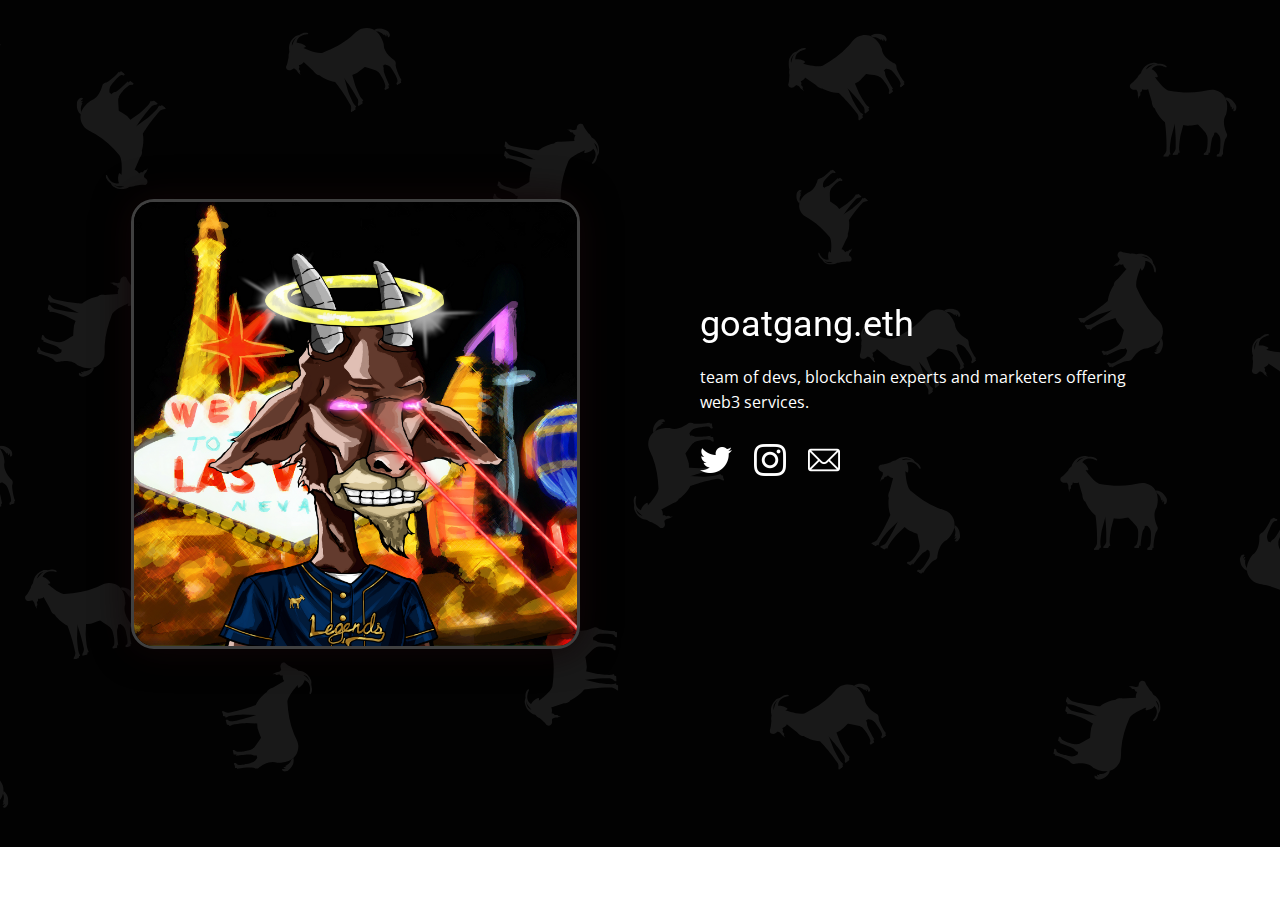
==== Herd.html @ 653a798e "Add files via upload" ====
<!DOCTYPE html>
<html style="font-size: 16px;" lang="en"><head>
    <meta name="viewport" content="width=device-width, initial-scale=1.0">
    <meta charset="utf-8">
    <meta name="keywords" content="developers, goat, blockchain, crypto, expert, legal, web3, services, marketing, consultation, ethereum, nft, goat society, society, goatd, goated, goat leaders, team, web2, seo, trader, trading, memecoin, exchange, launch, coin launch, web, design, webdesign, twitter, instagram, fanbase, homepage">
    <meta name="description" content="team of devs, blockchain experts and marketers offering web3 service​s.">
    <meta name="page_type" content="np-template-header-footer-from-plugin">
    <title>goatgang.eth</title>
    <link rel="stylesheet" href="goatgang.css" media="screen">
<link rel="stylesheet" href="Herd.css" media="screen">
    <script class="u-script" type="text/javascript" src="jquery.js" defer=""></script>
    <script class="u-script" type="text/javascript" src="goatgang.js" defer=""></script>
    <meta name="generator" content="Goat Generator">
    <meta property="og:title" content="goatgang.eth">
    <meta property="og:description" content="team of devs, blockchain experts and marketers offering web3 service​s.">
    <meta property="og:image" content="https://goatbeing.dev/images/Untitleddesign1.png">
    <meta property="og:url" content="https://goatbeing.dev">
	<link rel="icon" href="images/favicon.ico">
    <link rel="shortcut icon" href="/favicon.ico">
    <link rel="icon" href="images/favicon.png">
    <link id="u-theme-google-font" rel="stylesheet" href="https://fonts.googleapis.com/css?family=Roboto:100,100i,300,300i,400,400i,500,500i,700,700i,900,900i|Open+Sans:300,300i,400,400i,500,500i,600,600i,700,700i,800,800i">
    
    
    <script type="application/ld+json">{
		"@context": "http://schema.org",
		"@type": "Organization",
		"name": "goatgang.eth",
        "url": "https://goatbeing.dev",
		"logo": "https://goatbeing.dev/images/favicon.ico"
}</script>
    <meta name="theme-color" content="#172635">
    <link rel="canonical" href="https://goatbeing.dev">
    <meta name="twitter:card" content="summary_large_image">
    <meta name="twitter:site" content="@GOATBeing">
    <meta name="twitter:title" content="goatgang.eth">
    <meta name="twitter:description" content="Team of GOATs">
    <meta name="twitter:image" content="https://i.ibb.co/Q6BNWT6/twittercard.png">
    <meta property="og:type" content="website">
  <script async="" src="https://www.googletagmanager.com/gtag/js?id=G-YMZG2W1E2V"></script>
<script>
  window.dataLayer = window.dataLayer || [];
  function gtag(){dataLayer.push(arguments);}
  gtag('js', new Date());

  gtag('config', 'G-YMZG2W1E2V');
</script>
  </head>
  <body data-home-page="Herd.html" data-home-page-title="Herd" class="u-body u-xl-mode">
    <!-- Google Tag Manager (noscript) -->
    <noscript><iframe src="https://www.googletagmanager.com/ns.html?id=G-YMZG2W1E2V" height="0" width="0" style="display:none;visibility:hidden"></iframe></noscript>
<!-- End Google Tag Manager (noscript) -->
	<section class="u-clearfix u-image u-shading u-uploaded-video u-section-1" id="sec-d7a1" data-image-width="1920" data-image-height="1080">
      <div class="u-clearfix u-sheet u-valign-middle-lg u-valign-middle-xs u-sheet-1">
        <div class="u-clearfix u-expanded-width u-gutter-0 u-layout-wrap u-layout-wrap-1">
          <div class="u-layout">
            <div class="u-layout-row">
              <div class="u-align-left-lg u-align-left-md u-align-left-sm u-align-left-xs u-container-style u-layout-cell u-left-cell u-size-30 u-layout-cell-1">
                <div class="u-container-layout u-valign-middle-lg u-valign-middle-md u-valign-middle-xl u-container-layout-1">
                  <img class="u-border-grey-75 u-hover-feature u-image u-image-round u-radius-23 u-image-1" src="images/GoatLeader.png" alt="" data-image-width="1600" data-image-height="1600" data-href="https://opensea.io/assets/0x2f14f1b6c350c41801b2b7ba9445670d7e2ffc70/6843" data-target="_blank">
                </div>
              </div>
              <div class="u-align-left u-container-style u-layout-cell u-right-cell u-size-30 u-layout-cell-2">
                <div class="u-container-layout u-valign-bottom-xs u-container-layout-2">
                  <h2 class="u-text u-text-body-alt-color u-text-default u-text-1" data-animation-name="flash" data-animation-duration="1000" data-animation-direction="">goatgang.eth<br>
                  </h2>
                  <p class="u-text u-text-body-alt-color u-text-2">team of devs, blockchain experts and marketers offering web3 service<span style="font-size: 0.875rem;"></span>s.
                  </p><span class="u-file-icon u-icon u-text-white u-icon-1" data-href="https://instagram.com/goatbeing" data-target="_blank"><img src="images/4.png" alt=""></span><span class="u-file-icon u-icon u-text-white u-icon-2" data-href="mailto:Cryptogoat@mail.com"><img src="images/5.png" alt=""></span><span class="u-file-icon u-icon u-text-white u-icon-3" data-href="https://twitter.com/goatbeing" data-target="_blank"><img src="images/6.png" alt=""></span>
                </div>
              </div>
            </div>
          </div>
        </div>
      </div>
      
    </section>
    
    
    
  
</body></html>
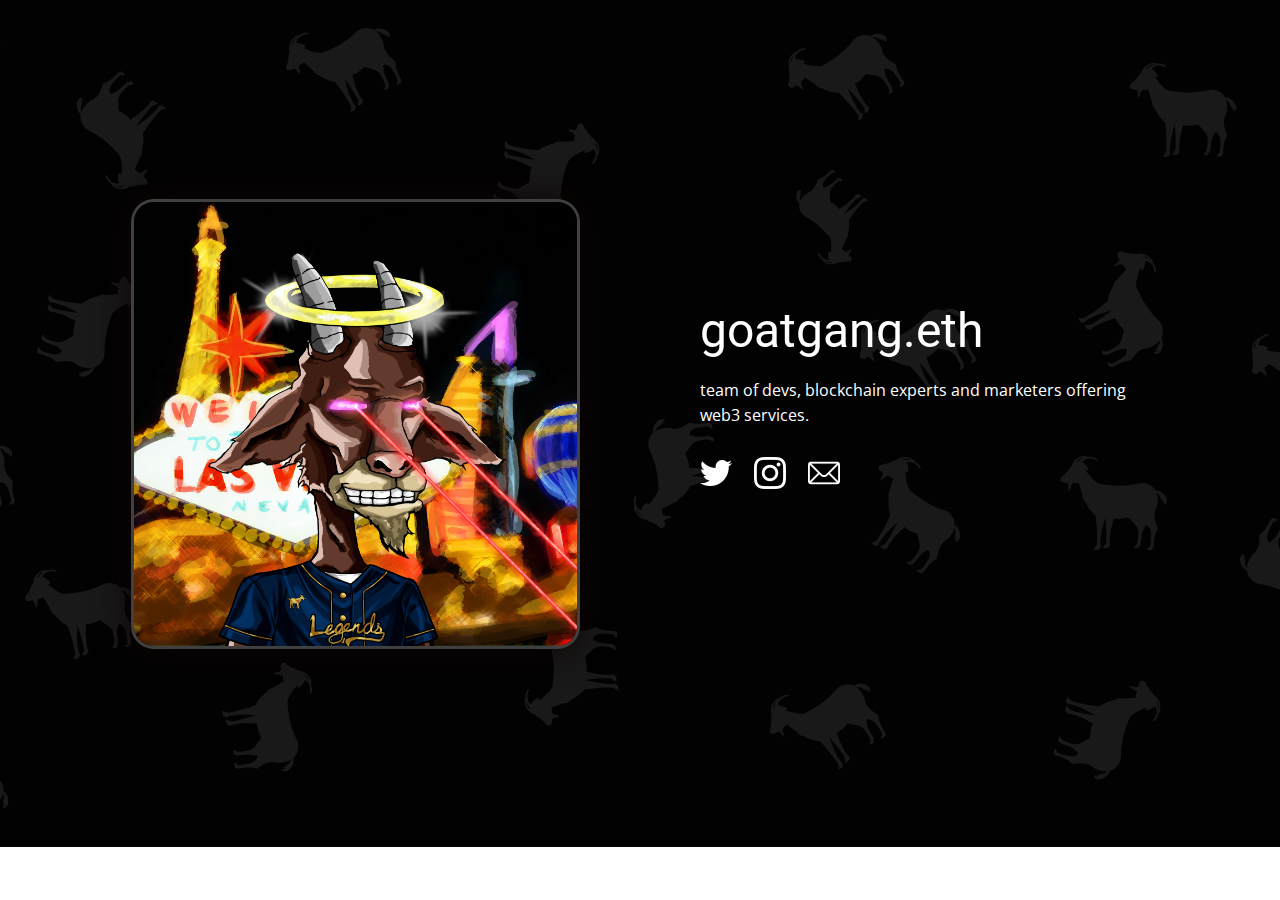
==== commit 1fc09f6b: "Update Herd.html" ====
--- a/Herd.html
+++ b/Herd.html
@@ -1,5 +1,12 @@
 <!DOCTYPE html>
 <html style="font-size: 16px;" lang="en"><head>
+<!-- Google Tag Manager -->
+<script>(function(w,d,s,l,i){w[l]=w[l]||[];w[l].push({'gtm.start':
+new Date().getTime(),event:'gtm.js'});var f=d.getElementsByTagName(s)[0],
+j=d.createElement(s),dl=l!='dataLayer'?'&l='+l:'';j.async=true;j.src=
+'https://www.googletagmanager.com/gtm.js?id='+i+dl;f.parentNode.insertBefore(j,f);
+})(window,document,'script','dataLayer','GTM-PCHRCNZ');</script>
+<!-- End Google Tag Manager -->
     <meta name="viewport" content="width=device-width, initial-scale=1.0">
     <meta charset="utf-8">
     <meta name="keywords" content="developers, goat, blockchain, crypto, expert, legal, web3, services, marketing, consultation, ethereum, nft, goat society, society, goatd, goated, goat leaders, team, web2, seo, trader, trading, memecoin, exchange, launch, coin launch, web, design, webdesign, twitter, instagram, fanbase, homepage">
@@ -15,9 +22,9 @@
     <meta property="og:description" content="team of devs, blockchain experts and marketers offering web3 service​s.">
     <meta property="og:image" content="https://goatbeing.dev/images/Untitleddesign1.png">
     <meta property="og:url" content="https://goatbeing.dev">
-	<link rel="icon" href="images/favicon.ico">
-    <link rel="shortcut icon" href="/favicon.ico">
-    <link rel="icon" href="images/favicon.png">
+	<link rel="icon" href="images/favicon.svg">
+    <link rel="shortcut icon" href="/favicon.svg">
+    <link rel="icon" href="images/favicon.svg">
     <link id="u-theme-google-font" rel="stylesheet" href="https://fonts.googleapis.com/css?family=Roboto:100,100i,300,300i,400,400i,500,500i,700,700i,900,900i|Open+Sans:300,300i,400,400i,500,500i,600,600i,700,700i,800,800i">
     
     
@@ -25,8 +32,8 @@
 		"@context": "http://schema.org",
 		"@type": "Organization",
 		"name": "goatgang.eth",
-        "url": "https://goatbeing.dev",
-		"logo": "https://goatbeing.dev/images/favicon.ico"
+                "url": "https://goatbeing.dev",
+		"logo": "https://goatbeing.dev/images/favicon.svg"
 }</script>
     <meta name="theme-color" content="#172635">
     <link rel="canonical" href="https://goatbeing.dev">
@@ -34,7 +41,7 @@
     <meta name="twitter:site" content="@GOATBeing">
     <meta name="twitter:title" content="goatgang.eth">
     <meta name="twitter:description" content="Team of GOATs">
-    <meta name="twitter:image" content="https://i.ibb.co/Q6BNWT6/twittercard.png">
+    <meta name="twitter:image" content="https://i.ibb.co/RYLwTcB/twittercard.png">
     <meta property="og:type" content="website">
   <script async="" src="https://www.googletagmanager.com/gtag/js?id=G-YMZG2W1E2V"></script>
 <script>
@@ -47,7 +54,8 @@
   </head>
   <body data-home-page="Herd.html" data-home-page-title="Herd" class="u-body u-xl-mode">
     <!-- Google Tag Manager (noscript) -->
-    <noscript><iframe src="https://www.googletagmanager.com/ns.html?id=G-YMZG2W1E2V" height="0" width="0" style="display:none;visibility:hidden"></iframe></noscript>
+<noscript><iframe src="https://www.googletagmanager.com/ns.html?id=GTM-PCHRCNZ"
+height="0" width="0" style="display:none;visibility:hidden"></iframe></noscript>
 <!-- End Google Tag Manager (noscript) -->
 	<section class="u-clearfix u-image u-shading u-uploaded-video u-section-1" id="sec-d7a1" data-image-width="1920" data-image-height="1080">
       <div class="u-clearfix u-sheet u-valign-middle-lg u-valign-middle-xs u-sheet-1">
@@ -56,13 +64,13 @@
             <div class="u-layout-row">
               <div class="u-align-left-lg u-align-left-md u-align-left-sm u-align-left-xs u-container-style u-layout-cell u-left-cell u-size-30 u-layout-cell-1">
                 <div class="u-container-layout u-valign-middle-lg u-valign-middle-md u-valign-middle-xl u-container-layout-1">
-                  <img class="u-border-grey-75 u-hover-feature u-image u-image-round u-radius-23 u-image-1" src="images/GoatLeader.png" alt="" data-image-width="1600" data-image-height="1600" data-href="https://opensea.io/assets/0x2f14f1b6c350c41801b2b7ba9445670d7e2ffc70/6843" data-target="_blank">
+                  <img class="u-border-grey-75 u-hover-feature u-image u-image-round u-radius-23 u-image-1" src="images/GoatLeader.png" alt="goat, society, crypto, nft" data-image-width="1600" data-image-height="1600" data-href="https://opensea.io/assets/0x2f14f1b6c350c41801b2b7ba9445670d7e2ffc70/6843" data-target="_blank">
                 </div>
               </div>
               <div class="u-align-left u-container-style u-layout-cell u-right-cell u-size-30 u-layout-cell-2">
                 <div class="u-container-layout u-valign-bottom-xs u-container-layout-2">
-                  <h2 class="u-text u-text-body-alt-color u-text-default u-text-1" data-animation-name="flash" data-animation-duration="1000" data-animation-direction="">goatgang.eth<br>
-                  </h2>
+                  <h1 class="u-text u-text-body-alt-color u-text-default u-text-1" data-animation-name="flash" data-animation-duration="1000" data-animation-direction="">goatgang.eth<br>
+                  </h1>
                   <p class="u-text u-text-body-alt-color u-text-2">team of devs, blockchain experts and marketers offering web3 service<span style="font-size: 0.875rem;"></span>s.
                   </p><span class="u-file-icon u-icon u-text-white u-icon-1" data-href="https://instagram.com/goatbeing" data-target="_blank"><img src="images/4.png" alt=""></span><span class="u-file-icon u-icon u-text-white u-icon-2" data-href="mailto:Cryptogoat@mail.com"><img src="images/5.png" alt=""></span><span class="u-file-icon u-icon u-text-white u-icon-3" data-href="https://twitter.com/goatbeing" data-target="_blank"><img src="images/6.png" alt=""></span>
                 </div>
@@ -77,4 +85,4 @@
     
     
   
-</body></html>+</body></html>
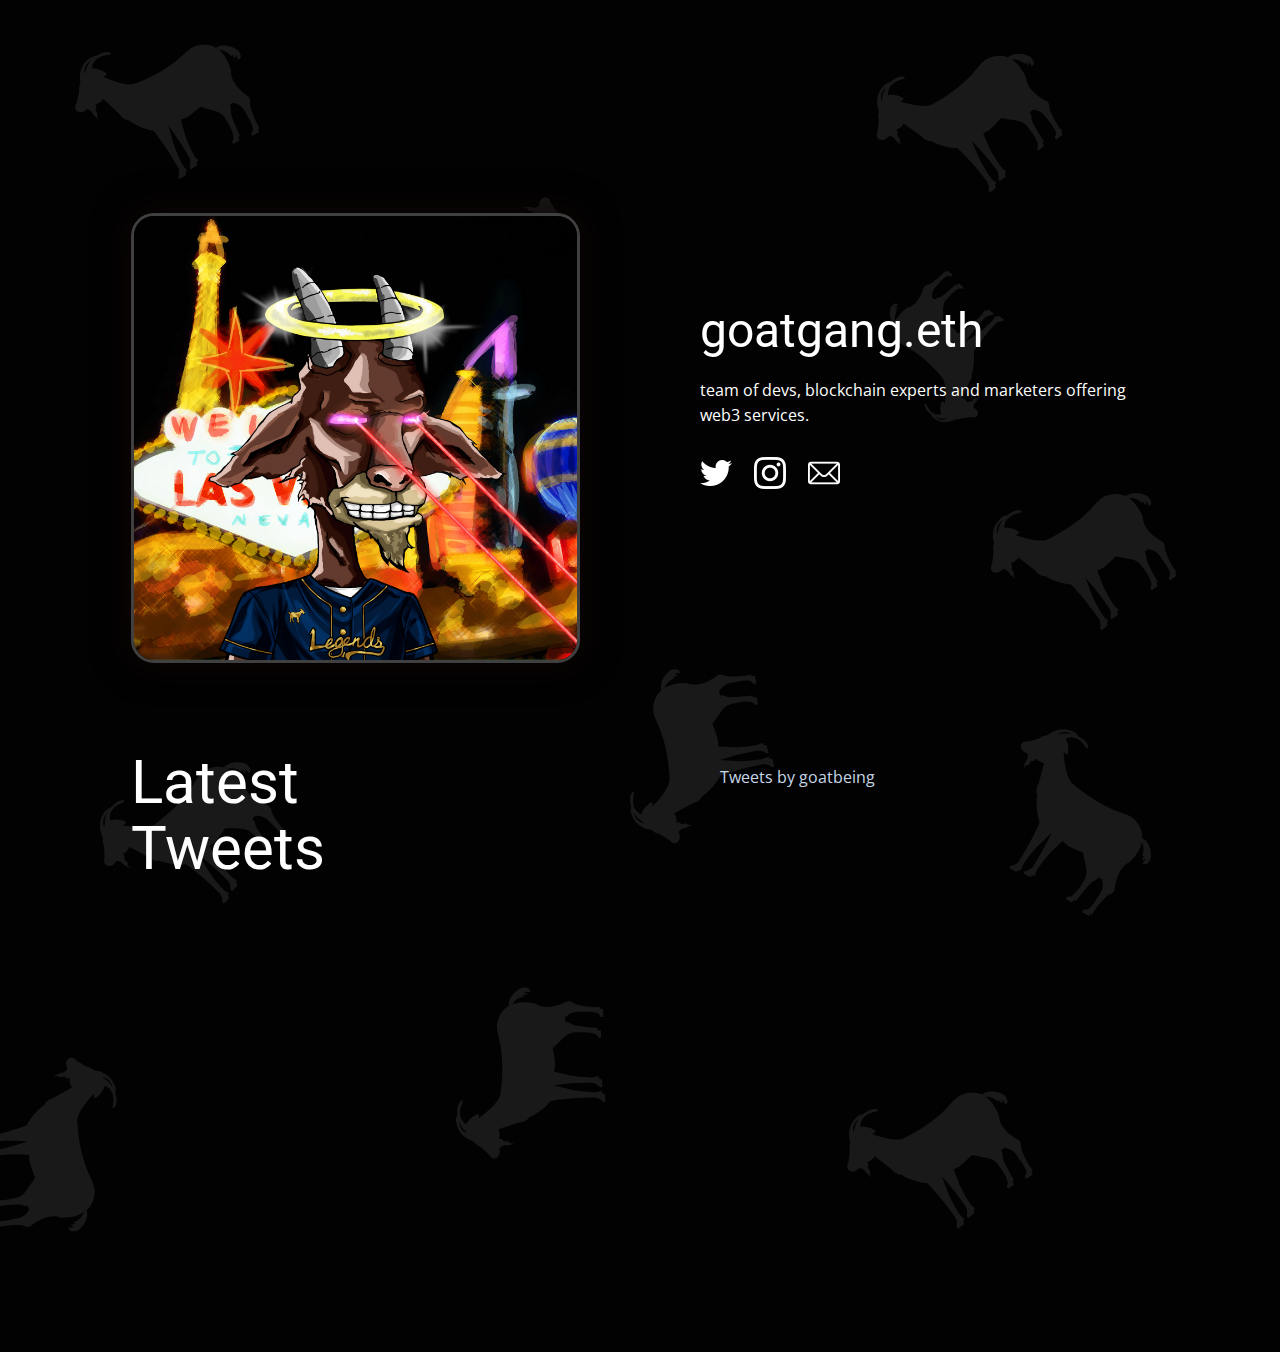
==== commit 7c0c28fb: "Add files via upload" ====
--- a/Herd.html
+++ b/Herd.html
@@ -22,7 +22,8 @@
     <meta property="og:description" content="team of devs, blockchain experts and marketers offering web3 service​s.">
     <meta property="og:image" content="https://goatbeing.dev/images/Untitleddesign1.png">
     <meta property="og:url" content="https://goatbeing.dev">
-	<link rel="icon" href="images/favicon.svg">
+	<link rel="icon" href="images/
+			       .svg">
     <link rel="shortcut icon" href="/favicon.svg">
     <link rel="icon" href="images/favicon.svg">
     <link id="u-theme-google-font" rel="stylesheet" href="https://fonts.googleapis.com/css?family=Roboto:100,100i,300,300i,400,400i,500,500i,700,700i,900,900i|Open+Sans:300,300i,400,400i,500,500i,600,600i,700,700i,800,800i">
@@ -52,27 +53,29 @@
   gtag('config', 'G-YMZG2W1E2V');
 </script>
   </head>
-  <body data-home-page="Herd.html" data-home-page-title="Herd" class="u-body u-xl-mode">
-    <!-- Google Tag Manager (noscript) -->
-<noscript><iframe src="https://www.googletagmanager.com/ns.html?id=GTM-PCHRCNZ"
-height="0" width="0" style="display:none;visibility:hidden"></iframe></noscript>
-<!-- End Google Tag Manager (noscript) -->
-	<section class="u-clearfix u-image u-shading u-uploaded-video u-section-1" id="sec-d7a1" data-image-width="1920" data-image-height="1080">
-      <div class="u-clearfix u-sheet u-valign-middle-lg u-valign-middle-xs u-sheet-1">
+  <body class="u-body u-xl-mode">
+    <section class="u-clearfix u-image u-shading u-uploaded-video u-section-1" id="sec-d7a1" data-image-width="1920" data-image-height="1080">
+      <div class="u-clearfix u-sheet u-valign-middle-xs u-sheet-1">
         <div class="u-clearfix u-expanded-width u-gutter-0 u-layout-wrap u-layout-wrap-1">
           <div class="u-layout">
             <div class="u-layout-row">
               <div class="u-align-left-lg u-align-left-md u-align-left-sm u-align-left-xs u-container-style u-layout-cell u-left-cell u-size-30 u-layout-cell-1">
-                <div class="u-container-layout u-valign-middle-lg u-valign-middle-md u-valign-middle-xl u-container-layout-1">
-                  <img class="u-border-grey-75 u-hover-feature u-image u-image-round u-radius-23 u-image-1" src="images/GoatLeader.png" alt="goat, society, crypto, nft" data-image-width="1600" data-image-height="1600" data-href="https://opensea.io/assets/0x2f14f1b6c350c41801b2b7ba9445670d7e2ffc70/6843" data-target="_blank">
+                <div class="u-container-layout u-container-layout-1">
+                  <img class="u-border-grey-75 u-hover-feature u-image u-image-round u-radius-23 u-image-1" src="images/GoatLeader.png" alt="" data-image-width="1600" data-image-height="1600" data-href="https://opensea.io/assets/0x2f14f1b6c350c41801b2b7ba9445670d7e2ffc70/6843" data-target="_blank">
+                  <h2 class="u-hidden-sm u-hidden-xs u-text u-text-body-alt-color u-text-default-xl u-text-1" data-animation-name="flash" data-animation-duration="1000" data-animation-direction="">Latest<br>Tweets 
+                  </h2>
                 </div>
               </div>
               <div class="u-align-left u-container-style u-layout-cell u-right-cell u-size-30 u-layout-cell-2">
-                <div class="u-container-layout u-valign-bottom-xs u-container-layout-2">
-                  <h1 class="u-text u-text-body-alt-color u-text-default u-text-1" data-animation-name="flash" data-animation-duration="1000" data-animation-direction="">goatgang.eth<br>
+                <div class="u-container-layout u-valign-bottom-lg u-container-layout-2">
+                  <h1 class="u-text u-text-body-alt-color u-text-default u-text-2" data-animation-name="flash" data-animation-duration="1000" data-animation-direction="">goatgang.eth<br>
                   </h1>
-                  <p class="u-text u-text-body-alt-color u-text-2">team of devs, blockchain experts and marketers offering web3 service<span style="font-size: 0.875rem;"></span>s.
-                  </p><span class="u-file-icon u-icon u-text-white u-icon-1" data-href="https://instagram.com/goatbeing" data-target="_blank"><img src="images/4.png" alt=""></span><span class="u-file-icon u-icon u-text-white u-icon-2" data-href="mailto:Cryptogoat@mail.com"><img src="images/5.png" alt=""></span><span class="u-file-icon u-icon u-text-white u-icon-3" data-href="https://twitter.com/goatbeing" data-target="_blank"><img src="images/6.png" alt=""></span>
+                  <p class="u-text u-text-body-alt-color u-text-3">team of devs, blockchain experts and marketers offering web3 service<span style="font-size: 0.875rem;"></span>s.
+                  </p><span class="u-file-icon u-icon u-text-white u-icon-1" data-href="https://instagram.com/goatbeing" data-target="_blank"><img src="images/1.png" alt=""></span><span class="u-file-icon u-icon u-text-white u-icon-2" data-href="mailto:Cryptogoat@mail.com"><img src="images/2.png" alt=""></span><span class="u-file-icon u-icon u-text-white u-icon-3" data-href="https://twitter.com/goatbeing" data-target="_blank"><img src="images/3.png" alt=""></span>
+                  <div class="u-clearfix u-custom-html u-hidden-sm u-hidden-xs u-custom-html-1">
+                    <a class="twitter-timeline" data-lang="en" data-width="405" data-height="410" data-theme="light" href="https://twitter.com/goatbeing?ref_src=twsrc%5Etfw">Tweets by goatbeing</a>
+                    <script async="async" src="https://platform.twitter.com/widgets.js" charset="utf-8"></script>
+                  </div>
                 </div>
               </div>
             </div>
@@ -85,4 +88,4 @@
     
     
   
-</body></html>
+</body></html>--- a/Herd.css
+++ b/Herd.css
@@ -14,7 +14,7 @@
 
 .u-section-1 .u-layout-cell-1 {
   background-image: none;
-  min-height: 543px;
+  min-height: 1033px;
 }
 
 .u-section-1 .u-container-layout-1 {
@@ -25,24 +25,29 @@
   width: 449px;
   height: 450px;
   transition-duration: 0.5s;
+  box-shadow: 0 0 36px 1px rgba(15,4,5,1);
   transform: translateX(0px) translateY(0px) scale(1) rotate(0deg);
-  box-shadow: 0 0 36px 1px rgba(15,4,5,1);
-  margin: 0 auto;
+  margin: 61px auto 0;
+}
+
+.u-section-1 .u-text-1 {
+  font-size: 3.75rem;
+  margin: 87px auto 0 61px;
 }
 
 .u-section-1 .u-layout-cell-2 {
-  min-height: 543px;
+  min-height: 1022px;
 }
 
 .u-section-1 .u-container-layout-2 {
   padding: 30px 60px;
 }
 
-.u-section-1 .u-text-1 {
+.u-section-1 .u-text-2 {
   margin: 123px auto 0 0;
 }
 
-.u-section-1 .u-text-2 {
+.u-section-1 .u-text-3 {
   margin: 20px 0 0;
 }
 
@@ -67,46 +72,70 @@
   padding: 0;
 }
 
+.u-section-1 .u-custom-html-1 {
+  height: auto;
+  min-height: 405px;
+  width: 410px;
+  margin: 276px auto 0;
+}
+
 @media (max-width: 1199px) {
   .u-section-1 .u-sheet-1 {
-    min-height: 863px;
+    min-height: 1264px;
   }
 
   .u-section-1 .u-layout-wrap-1 {
-    margin-top: 60px;
-    margin-bottom: 60px;
+    margin-top: 190px;
+    margin-bottom: 52px;
   }
 
   .u-section-1 .u-layout-cell-1 {
-    min-height: 483px;
+    min-height: 1022px;
   }
 
   .u-section-1 .u-image-1 {
     width: 416px;
     height: 416px;
-  }
-
-  .u-section-1 .u-layout-cell-2 {
-    min-height: 483px;
+    margin-top: 47px;
   }
 
   .u-section-1 .u-text-1 {
     width: auto;
-    margin-top: 106px;
+    font-size: 3rem;
+    margin-top: 124px;
+    margin-right: 216px;
+    margin-left: 52px;
+  }
+
+  .u-section-1 .u-container-layout-2 {
+    padding-left: 0;
+    padding-right: 0;
   }
 
   .u-section-1 .u-text-2 {
     width: auto;
+    margin-top: 0;
+    margin-left: 60px;
+  }
+
+  .u-section-1 .u-text-3 {
+    width: auto;
     margin-top: 27px;
+    margin-left: 60px;
+    margin-right: 60px;
   }
 
   .u-section-1 .u-icon-1 {
     margin-top: 27px;
-    margin-left: 59px;
+    margin-left: 119px;
   }
 
   .u-section-1 .u-icon-2 {
-    margin-left: 119px;
+    margin-left: 179px;
+  }
+
+  .u-section-1 .u-icon-3 {
+    margin-left: 60px;
   }
 }
 
@@ -120,7 +149,7 @@
   }
 
   .u-section-1 .u-layout-cell-1 {
-    min-height: 370px;
+    min-height: 983px;
   }
 
   .u-section-1 .u-image-1 {
@@ -128,17 +157,22 @@
     height: 333px;
   }
 
+  .u-section-1 .u-text-1 {
+    margin-top: 168px;
+    margin-right: 161px;
+    margin-left: 28px;
+  }
+
   .u-section-1 .u-layout-cell-2 {
-    min-height: 370px;
-  }
-
-  .u-section-1 .u-container-layout-2 {
-    padding-left: 30px;
-    padding-right: 30px;
-  }
-
-  .u-section-1 .u-text-1 {
+    min-height: 983px;
+  }
+
+  .u-section-1 .u-text-2 {
     margin-top: 66px;
+  }
+
+  .u-section-1 .u-text-3 {
+    margin-right: 0;
   }
 
   .u-section-1 .u-icon-1 {
@@ -149,6 +183,14 @@
   .u-section-1 .u-icon-2 {
     margin-left: 100px;
   }
+
+  .u-section-1 .u-icon-3 {
+    margin-left: 150px;
+  }
+
+  .u-section-1 .u-custom-html-1 {
+    width: 344px;
+  }
 }
 
 @media (max-width: 767px) {
@@ -158,10 +200,11 @@
 
   .u-section-1 .u-layout-wrap-1 {
     margin-top: 125px;
+    margin-bottom: 60px;
   }
 
   .u-section-1 .u-layout-cell-1 {
-    min-height: 555px;
+    min-height: 581px;
   }
 
   .u-section-1 .u-image-1 {
@@ -170,30 +213,52 @@
     margin-top: 73px;
   }
 
+  .u-section-1 .u-text-1 {
+    margin-top: 160px;
+    margin-right: 156px;
+    margin-left: 33px;
+  }
+
   .u-section-1 .u-layout-cell-2 {
-    min-height: 303px;
+    min-height: 272px;
   }
 
   .u-section-1 .u-container-layout-2 {
-    padding: 0 10px;
-  }
-
-  .u-section-1 .u-text-1 {
-    margin-top: 48px;
+    padding-top: 0;
   }
 
   .u-section-1 .u-text-2 {
-    margin-top: 39px;
+    margin-top: 50px;
+    margin-left: 48px;
+  }
+
+  .u-section-1 .u-text-3 {
+    margin-top: 35px;
+    margin-right: 12px;
+    margin-left: 48px;
   }
 
   .u-section-1 .u-icon-1 {
-    margin-top: 33px;
+    margin-top: 35px;
+    margin-left: 103px;
+  }
+
+  .u-section-1 .u-icon-2 {
+    margin-left: 153px;
+  }
+
+  .u-section-1 .u-icon-3 {
+    margin-left: 53px;
+  }
+
+  .u-section-1 .u-custom-html-1 {
+    width: 360px;
   }
 }
 
 @media (max-width: 575px) {
   .u-section-1 .u-sheet-1 {
-    min-height: 930px;
+    min-height: 931px;
   }
 
   .u-section-1 .u-layout-wrap-1 {
@@ -201,7 +266,7 @@
   }
 
   .u-section-1 .u-layout-cell-1 {
-    min-height: 363px;
+    min-height: 454px;
   }
 
   .u-section-1 .u-image-1 {
@@ -209,30 +274,42 @@
     height: 341px;
   }
 
+  .u-section-1 .u-text-1 {
+    font-size: 1.5rem;
+    margin-right: 0;
+    margin-left: 60px;
+  }
+
   .u-section-1 .u-layout-cell-2 {
-    min-height: 169px;
-  }
-
-  .u-section-1 .u-text-1 {
-    margin-top: -1px;
+    min-height: 189px;
   }
 
   .u-section-1 .u-text-2 {
-    margin-top: 18px;
+    margin-top: 5px;
+    margin-left: 30px;
+  }
+
+  .u-section-1 .u-text-3 {
+    margin-top: 15px;
+    margin-right: 18px;
+    margin-left: 30px;
   }
 
   .u-section-1 .u-icon-1 {
-    margin-top: 16px;
-    margin-left: 53px;
+    margin-top: 15px;
+    margin-left: 80px;
   }
 
   .u-section-1 .u-icon-2 {
-    margin-left: 103px;
+    margin-left: 130px;
   }
 
   .u-section-1 .u-icon-3 {
-    margin-bottom: -1px;
-    margin-left: 3px;
+    margin-left: 30px;
+  }
+
+  .u-section-1 .u-custom-html-1 {
+    width: 340px;
   }
 }
 
